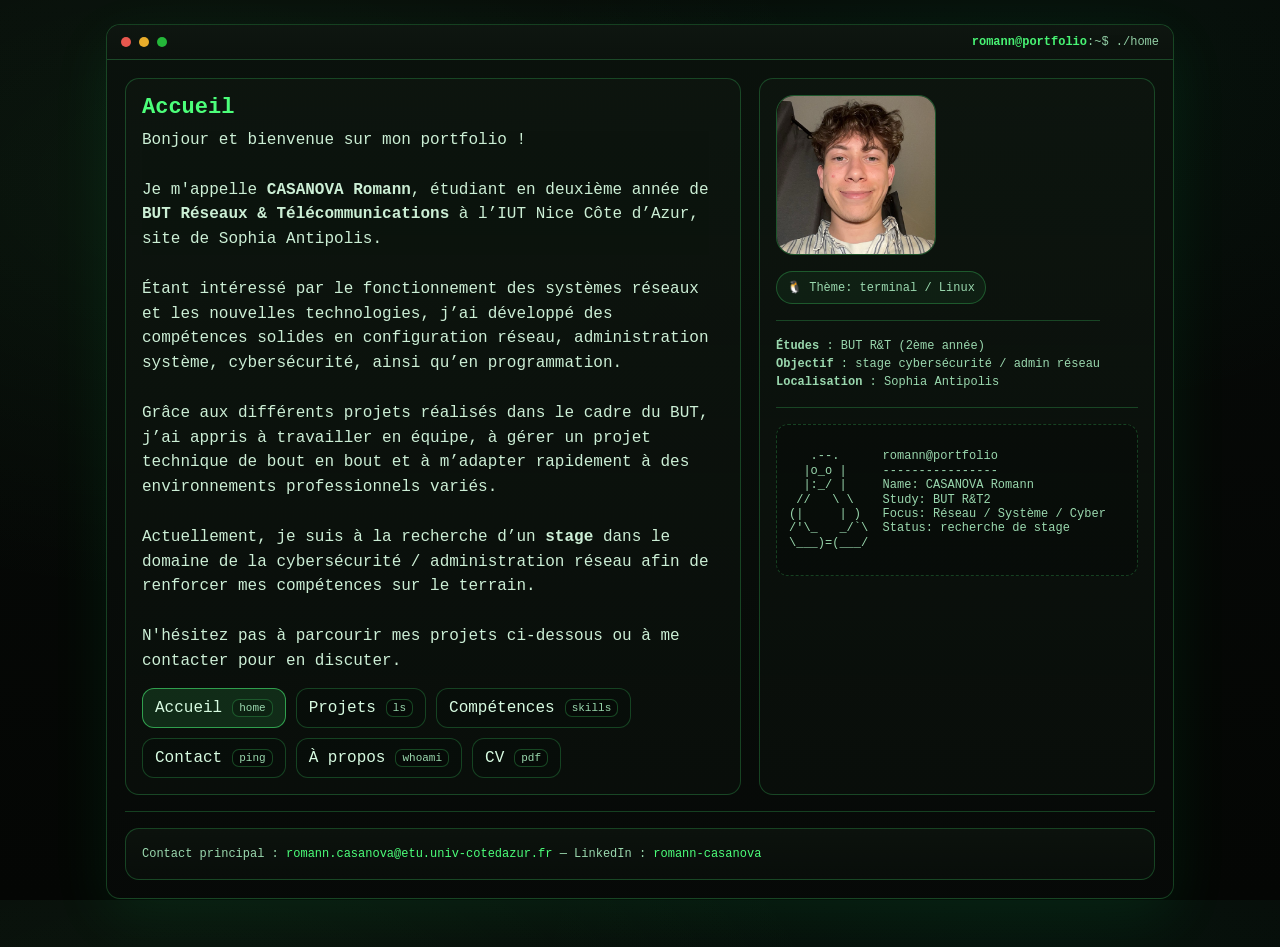
==== index.html @ d04db110 "first commit" ====
<!doctype html>
<html lang="fr">
<head>
  <meta charset="utf-8" />
  <meta name="viewport" content="width=device-width, initial-scale=1" />
  <title>CASANOVA Romann — Portfolio</title>
  <link rel="stylesheet" href="assets/style.css" />
</head>
<body>
  <div class="container">
    <div class="window">
      <div class="titlebar">
        <div class="dots" aria-hidden="true">
          <span class="dot red"></span><span class="dot yellow"></span><span class="dot green"></span>
        </div>
        <div class="path"><strong>romann@portfolio</strong>:~$ ./home</div>
      </div>

      <div class="content">
        <div class="header">
          <div class="card" style="flex:1 1 540px;">
            <h1 class="h1">Accueil</h1>
            <p class="p">
              Bonjour et bienvenue sur mon portfolio !<br><br>
              Je m'appelle <strong>CASANOVA Romann</strong>, étudiant en deuxième année de
              <strong>BUT Réseaux &amp; Télécommunications</strong> à l’IUT Nice Côte d’Azur,
              site de Sophia Antipolis.<br><br>
              Étant intéressé par le fonctionnement des systèmes réseaux et les nouvelles technologies,
              j’ai développé des compétences solides en configuration réseau, administration système,
              cybersécurité, ainsi qu’en programmation.<br><br>
              Grâce aux différents projets réalisés dans le cadre du BUT, j’ai appris à travailler en équipe,
              à gérer un projet technique de bout en bout et à m’adapter rapidement à des environnements
              professionnels variés.<br><br>
              Actuellement, je suis à la recherche d’un <strong>stage</strong> dans le domaine de la
              cybersécurité / administration réseau afin de renforcer mes compétences sur le terrain.<br><br>
              N'hésitez pas à parcourir mes projets ci-dessous ou à me contacter pour en discuter.
            </p>

            <div class="nav" style="margin-top:14px;">
  <a class="btn" data-nav href="index.html">Accueil <kbd>home</kbd></a>
  <a class="btn" data-nav href="projets.html">Projets <kbd>ls</kbd></a>
  <a class="btn" data-nav href="competences.html">Compétences <kbd>skills</kbd></a>
  <a class="btn" data-nav href="contact.html">Contact <kbd>ping</kbd></a>
  <a class="btn" data-nav href="a-propos.html">À propos <kbd>whoami</kbd></a>
  <a class="btn" data-nav href="cv.html">CV <kbd>pdf</kbd></a>
</div>

          </div>

          <div class="card" style="flex:1 1 320px;">
            <div class="profile">
              <div class="avatar" title="Photo">
                <img src="assets/profile.jpg" alt="Photo de Romann CASANOVA">
              </div>

              <div style="min-width: 220px;">
                <div class="badge">🐧 Thème: terminal / Linux</div>
                <div class="hr"></div>
                <div class="small">
                  <div><strong>Études</strong> : BUT R&amp;T (2ème année)</div>
                  <div><strong>Objectif</strong> : stage cybersécurité / admin réseau</div>
                  <div><strong>Localisation</strong> : Sophia Antipolis</div>
                </div>
              </div>
            </div>

            <div class="hr"></div>

            <div class="ascii" aria-label="Bloc style neofetch">
   .--.      romann@portfolio
  |o_o |     ----------------
  |:_/ |     Name: CASANOVA Romann
 //   \ \    Study: BUT R&amp;T2
(|     | )   Focus: Réseau / Système / Cyber
/'\_   _/`\  Status: recherche de stage
\___)=(___/  
            </div>
          </div>
        </div>

        <div class="hr"></div>

        <div class="card">
          <div class="small">
            Contact principal : <a href="mailto:romann.casanova@etu.univ-cotedazur.fr">romann.casanova@etu.univ-cotedazur.fr</a>
            — LinkedIn : <a target="_blank" rel="noopener noreferrer" href="https://www.linkedin.com/in/romann-casanova-8b963434b/">romann-casanova</a>
          </div>
        </div>

      </div>
    </div>
  </div>

  <script src="assets/app.js"></script>
</body>
</html>
---- assets/style.css ----
:root{
  --bg:#070a08;
  --panel:#0b120d;
  --panel2:#0e1610;
  --text:#d7fbe1;
  --muted:#9ad8ae;
  --accent:#4CFF7A;
  --accent2:#00d66f;
  --border:rgba(76,255,122,.22);
  --shadow:rgba(0, 255, 120, .08);
  --mono: ui-monospace, SFMono-Regular, Menlo, Monaco, Consolas, "Liberation Mono", "Courier New", monospace;
}
*{ box-sizing:border-box; }
html,body{ height:100%; }
body{
  margin:0;
  font-family: var(--mono);
  background:
    radial-gradient(1100px 700px at 15% 20%, rgba(76,255,122,.06), transparent 60%),
    radial-gradient(900px 600px at 80% 10%, rgba(0,214,111,.05), transparent 55%),
    linear-gradient(180deg, var(--bg), #040604);
  color: var(--text);
}
a{ color: var(--accent); text-decoration:none; }
a:hover{ text-decoration:underline; }

.container{ max-width: 1100px; margin: 0 auto; padding: 24px 16px 48px; }
.window{
  border: 1px solid var(--border);
  border-radius: 14px;
  background: linear-gradient(180deg, rgba(11,18,13,.92), rgba(7,10,8,.92));
  box-shadow: 0 18px 60px var(--shadow);
  overflow:hidden;
}
.titlebar{
  display:flex; align-items:center; justify-content:space-between;
  padding: 10px 14px;
  border-bottom:1px solid var(--border);
  background: linear-gradient(180deg, rgba(14,22,16,.95), rgba(11,18,13,.95));
}
.dots{ display:flex; gap:8px; align-items:center; }
.dot{ width:10px;height:10px;border-radius:50%; opacity:.9; }
.dot.red{ background:#ff5f56; } .dot.yellow{ background:#ffbd2e; } .dot.green{ background:#27c93f; }

.path{ color: var(--muted); font-size: 12px; opacity:.95; }
.path strong{ color: var(--accent); font-weight:700; }
.content{ padding: 18px; }

.header{ display:flex; gap: 18px; align-items: stretch; flex-wrap: wrap; }
.card{
  border:1px solid var(--border);
  border-radius: 14px;
  background: linear-gradient(180deg, rgba(14,22,16,.70), rgba(11,18,13,.55));
  padding: 16px;
}

.nav{ display:flex; flex-wrap:wrap; gap:10px; margin-top: 12px; }
.btn{
  display:inline-flex; align-items:center; gap:10px;
  padding: 10px 12px;
  border:1px solid var(--border);
  border-radius: 12px;
  background: rgba(8, 14, 10, .45);
  color: var(--text);
  cursor:pointer; user-select:none;
  transition: transform .08s ease, background .15s ease, border-color .15s ease;
}
.btn:hover{
  background: rgba(76,255,122,.08);
  border-color: rgba(76,255,122,.35);
  transform: translateY(-1px);
}
.btn:active{ transform: translateY(0); }
.btn.active{ background: rgba(76,255,122,.12); border-color: rgba(76,255,122,.55); }
kbd{
  font-size: 11px; padding: 2px 6px;
  border:1px solid rgba(76,255,122,.25);
  border-radius: 7px;
  color: var(--muted);
  background: rgba(0,0,0,.22);
}

.grid{ display:grid; grid-template-columns: 1.05fr .95fr; gap: 16px; margin-top: 14px; }
@media (max-width: 900px){ .grid{ grid-template-columns: 1fr; } }

.h1{ margin:0 0 8px; font-size: 22px; color: var(--accent); }
.p{ margin:0; line-height:1.55; color: var(--text); opacity:.95; }
.small{ color: var(--muted); font-size: 12px; line-height:1.5; }
.hr{ height:1px; background: var(--border); margin: 16px 0; }

.ascii{
  font-size: 12px; line-height:1.2; color: var(--muted);
  white-space: pre; overflow:auto;
  padding: 10px 12px;
  border-radius: 12px;
  background: rgba(0,0,0,.22);
  border: 1px dashed rgba(76,255,122,.22);
}

.profile{ display:flex; gap: 16px; align-items:flex-start; flex-wrap: wrap; }
.avatar{
  width: 160px; height: 160px;
  border-radius: 18px;
  border: 1px solid rgba(76,255,122,.30);
  background: rgba(0,0,0,.25);
  overflow:hidden;
  flex: 0 0 auto;
}
.avatar img{ width:100%; height:100%; object-fit: cover; display:block; }

.badge{
  display:inline-flex; gap:8px; align-items:center;
  padding: 8px 10px;
  border-radius: 999px;
  border:1px solid rgba(76,255,122,.26);
  background: rgba(76,255,122,.06);
  color: var(--muted);
  font-size: 12px;
}

.list{ margin: 0; padding-left: 18px; color: var(--text); opacity:.95; line-height:1.6; }
.section-title{ margin: 0 0 10px; font-size: 16px; color: var(--accent); }

/* Projets: bulles */
.bubbles{ display:flex; flex-wrap:wrap; gap: 12px; }
.bubble{
  width: 170px; height: 170px;
  border-radius: 999px;
  border: 1px solid rgba(76,255,122,.30);
  background: radial-gradient(circle at 30% 25%, rgba(76,255,122,.14), rgba(0,0,0,.25) 55%);
  display:flex; align-items:center; justify-content:center;
  text-align:center; padding: 14px;
  cursor:pointer;
  transition: transform .1s ease, border-color .15s ease, background .15s ease;
}
.bubble:hover{
  transform: translateY(-2px);
  border-color: rgba(76,255,122,.55);
  background: radial-gradient(circle at 30% 25%, rgba(76,255,122,.18), rgba(0,0,0,.25) 58%);
}
.bubble strong{ color: var(--text); font-size: 13px; }
.bubble span{ display:block; margin-top: 6px; color: var(--muted); font-size: 11px; }

/* Modal */
.modal-backdrop{
  position: fixed; inset: 0;
  background: rgba(0,0,0,.65);
  display:none; align-items:center; justify-content:center;
  padding: 18px; z-index: 50;
}
.modal-backdrop.open{ display:flex; }
.modal{
  width: min(780px, 100%);
  border-radius: 16px;
  border: 1px solid rgba(76,255,122,.35);
  background: linear-gradient(180deg, rgba(14,22,16,.96), rgba(7,10,8,.96));
  box-shadow: 0 26px 80px rgba(0,0,0,.6);
  overflow:hidden;
}
.modal .modal-head{
  display:flex; align-items:center; justify-content:space-between;
  padding: 12px 14px;
  border-bottom: 1px solid rgba(76,255,122,.22);
}
.modal .modal-head .t{ color: var(--accent); font-weight: 700; font-size: 14px; }
.modal .modal-body{ padding: 14px; }
.x{
  border:1px solid rgba(76,255,122,.22);
  background: rgba(0,0,0,.25);
  color: var(--text);
  border-radius: 10px;
  padding: 8px 10px;
  cursor:pointer;
}
.x:hover{ border-color: rgba(76,255,122,.5); }
.pills{ display:flex; flex-wrap:wrap; gap: 8px; margin-top: 10px; }
.pill{
  font-size: 12px; color: var(--muted);
  border:1px solid rgba(76,255,122,.22);
  background: rgba(76,255,122,.06);
  padding: 6px 10px;
  border-radius: 999px;
}

/* CV embed */
.pdf{
  width: 100%;
  height: min(75vh, 820px);
  border: 1px solid rgba(76,255,122,.22);
  border-radius: 14px;
  background: rgba(0,0,0,.25);
}

/* Inputs */
input, textarea{
  width:100%;
  margin-top:6px;
  padding:10px;
  border-radius:12px;
  border:1px solid rgba(76,255,122,.22);
  background:rgba(0,0,0,.25);
  color:var(--text);
  font-family:var(--mono);
}
label{ display:block; }
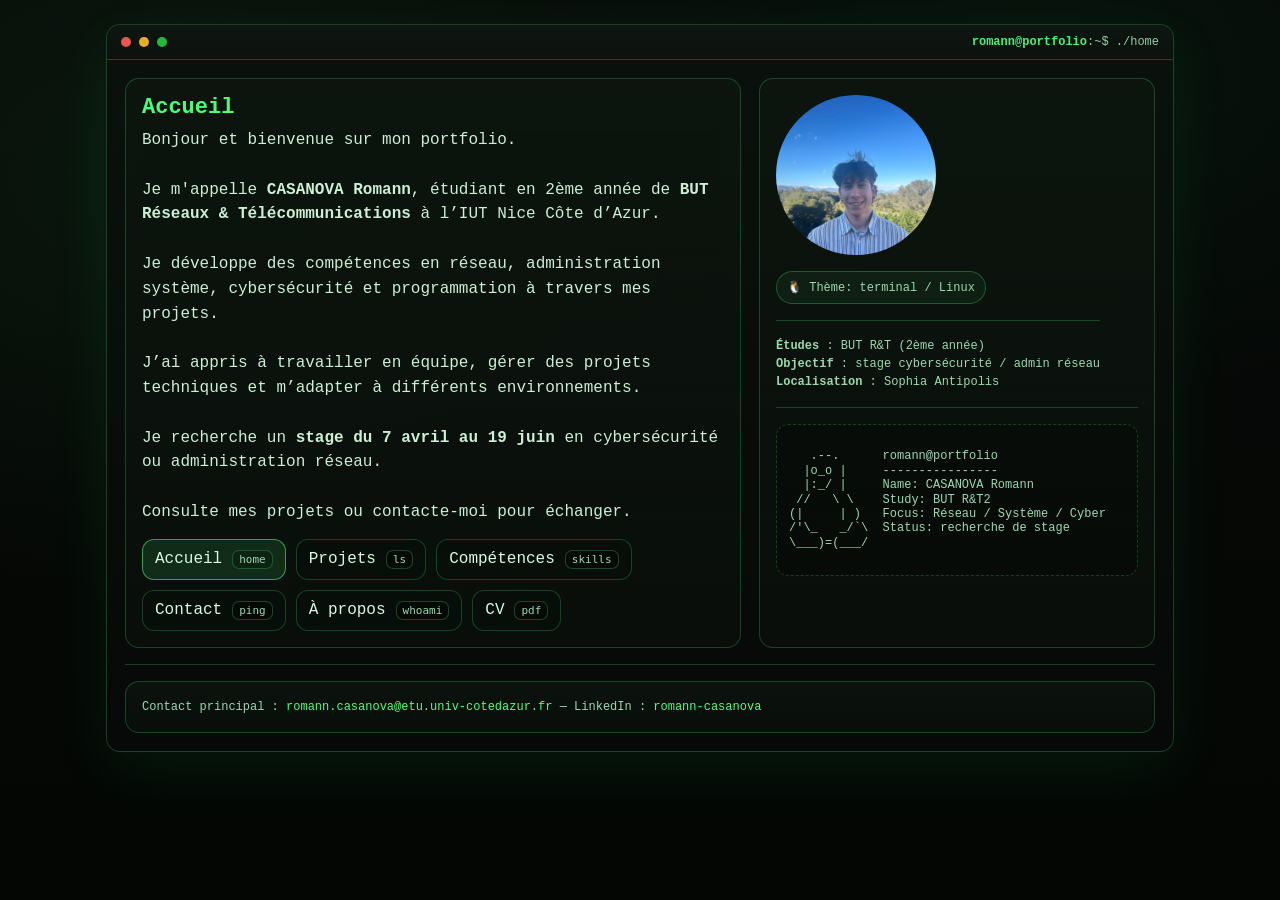
==== commit c346b6a7: "modif photo + texte accueil" ====
--- a/index.html
+++ b/index.html
@@ -20,20 +20,22 @@
         <div class="header">
           <div class="card" style="flex:1 1 540px;">
             <h1 class="h1">Accueil</h1>
-            <p class="p">
-              Bonjour et bienvenue sur mon portfolio !<br><br>
-              Je m'appelle <strong>CASANOVA Romann</strong>, étudiant en deuxième année de
-              <strong>BUT Réseaux &amp; Télécommunications</strong> à l’IUT Nice Côte d’Azur,
-              site de Sophia Antipolis.<br><br>
-              Étant intéressé par le fonctionnement des systèmes réseaux et les nouvelles technologies,
-              j’ai développé des compétences solides en configuration réseau, administration système,
-              cybersécurité, ainsi qu’en programmation.<br><br>
-              Grâce aux différents projets réalisés dans le cadre du BUT, j’ai appris à travailler en équipe,
-              à gérer un projet technique de bout en bout et à m’adapter rapidement à des environnements
-              professionnels variés.<br><br>
-              Actuellement, je suis à la recherche d’un <strong>stage</strong> dans le domaine de la
-              cybersécurité / administration réseau afin de renforcer mes compétences sur le terrain.<br><br>
-              N'hésitez pas à parcourir mes projets ci-dessous ou à me contacter pour en discuter.
+            <p class="p"> Bonjour et bienvenue sur mon portfolio.<br><br>
+
+            Je m'appelle <strong>CASANOVA Romann</strong>, étudiant en 2ème année de
+            <strong>BUT Réseaux & Télécommunications</strong> à l’IUT Nice Côte d’Azur.<br><br>
+
+            Je développe des compétences en réseau, administration système,
+            cybersécurité et programmation à travers mes projets.<br><br>
+
+            J’ai appris à travailler en équipe, gérer des projets techniques
+            et m’adapter à différents environnements.<br><br>
+
+            Je recherche un <strong>stage du 7 avril au 19 juin</strong>
+            en cybersécurité ou administration réseau.<br><br>
+
+            Consulte mes projets ou contacte-moi pour échanger.
+
             </p>
 
             <div class="nav" style="margin-top:14px;">
--- a/assets/style.css
+++ b/assets/style.css
@@ -98,15 +98,19 @@
 }
 
 .profile{ display:flex; gap: 16px; align-items:flex-start; flex-wrap: wrap; }
-.avatar{
-  width: 160px; height: 160px;
-  border-radius: 18px;
-  border: 1px solid rgba(76,255,122,.30);
-  background: rgba(0,0,0,.25);
-  overflow:hidden;
-  flex: 0 0 auto;
-}
-.avatar img{ width:100%; height:100%; object-fit: cover; display:block; }
+.avatar {
+width: 160px;
+height: 160px;
+overflow: hidden;
+border-radius: 50%;
+}
+
+.avatar img {
+width: 100%;
+height: 100%;
+object-fit: cover;
+object-position: center 20%;
+}
 
 .badge{
   display:inline-flex; gap:8px; align-items:center;
